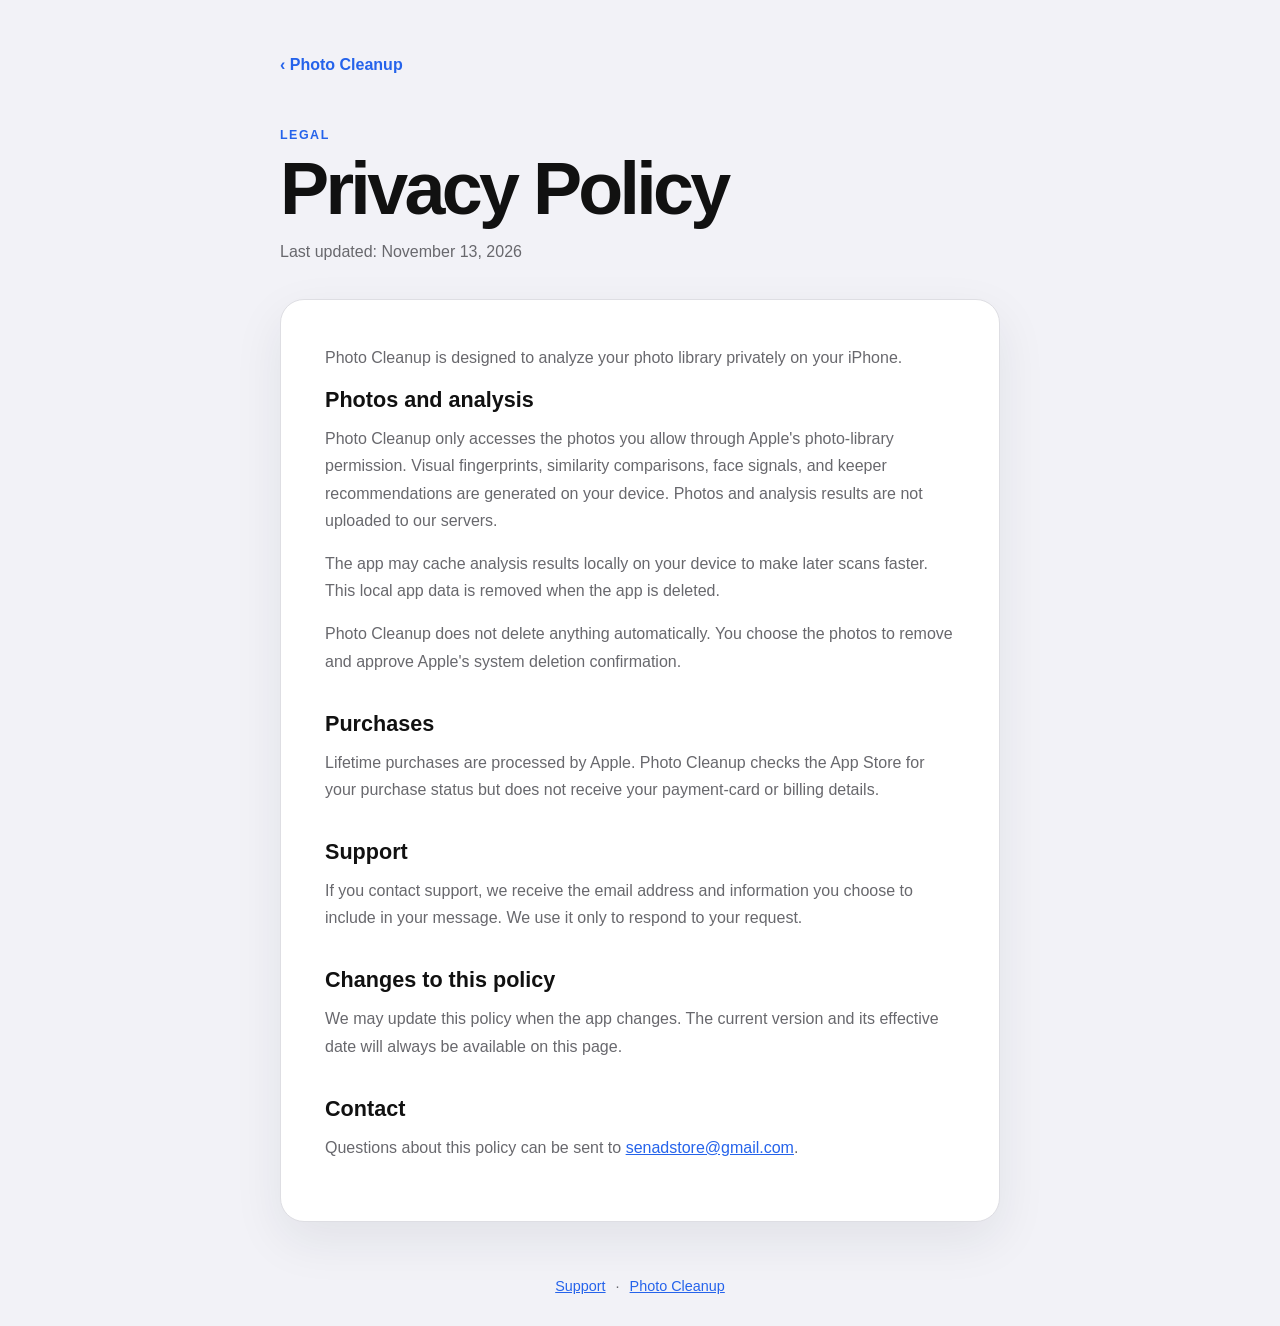
==== privacy.html @ df4ded20 "Publish Photo Cleanup privacy and support pages" ====
<!doctype html>
<html lang="en">
<head>
  <meta charset="utf-8">
  <meta name="viewport" content="width=device-width, initial-scale=1">
  <meta name="description" content="Privacy Policy for the Photo Cleanup iPhone app.">
  <title>Privacy Policy · Photo Cleanup</title>
  <link rel="stylesheet" href="styles.css">
</head>
<body>
  <main class="shell document">
    <a class="back-link" href="index.html">‹ Photo Cleanup</a>

    <header class="document-header">
      <p class="eyebrow">Legal</p>
      <h1>Privacy Policy</h1>
      <p class="updated">Last updated: November 13, 2026</p>
    </header>

    <article class="policy">
      <p>Photo Cleanup is designed to analyze your photo library privately on your iPhone.</p>

      <h2>Photos and analysis</h2>
      <p>Photo Cleanup only accesses the photos you allow through Apple's photo-library permission. Visual fingerprints, similarity comparisons, face signals, and keeper recommendations are generated on your device. Photos and analysis results are not uploaded to our servers.</p>
      <p>The app may cache analysis results locally on your device to make later scans faster. This local app data is removed when the app is deleted.</p>
      <p>Photo Cleanup does not delete anything automatically. You choose the photos to remove and approve Apple's system deletion confirmation.</p>

      <h2>Purchases</h2>
      <p>Lifetime purchases are processed by Apple. Photo Cleanup checks the App Store for your purchase status but does not receive your payment-card or billing details.</p>

      <h2>Support</h2>
      <p>If you contact support, we receive the email address and information you choose to include in your message. We use it only to respond to your request.</p>

      <h2>Changes to this policy</h2>
      <p>We may update this policy when the app changes. The current version and its effective date will always be available on this page.</p>

      <h2>Contact</h2>
      <p>Questions about this policy can be sent to <a href="mailto:senadstore@gmail.com">senadstore@gmail.com</a>.</p>
    </article>

    <footer>
      <a href="support.html">Support</a>
      <span aria-hidden="true">·</span>
      <a href="index.html">Photo Cleanup</a>
    </footer>
  </main>
</body>
</html>
---- styles.css ----
:root {
  color-scheme: light dark;
  --brand: #2563eb;
  --background: #f2f2f7;
  --surface: #ffffff;
  --text: #111111;
  --muted: #68686d;
  --border: #dedee3;
  --shadow: 0 18px 50px rgb(31 41 55 / 8%);
}

* {
  box-sizing: border-box;
}

html {
  font-family: -apple-system, BlinkMacSystemFont, "SF Pro Text", "Segoe UI", sans-serif;
  background: var(--background);
  color: var(--text);
}

body {
  margin: 0;
  min-height: 100vh;
}

a {
  color: var(--brand);
}

.shell {
  width: min(760px, calc(100% - 36px));
  margin: 0 auto;
  padding: 56px 0 32px;
}

.brand {
  display: flex;
  align-items: center;
  gap: 16px;
}

.app-mark {
  width: 62px;
  height: 62px;
  display: grid;
  place-items: center;
  border-radius: 15px;
  background: var(--brand);
  box-shadow: 0 12px 28px rgb(37 99 235 / 22%);
}

.app-mark svg {
  width: 47px;
  height: 47px;
  fill: none;
  stroke: white;
  stroke-linecap: round;
  stroke-linejoin: round;
  stroke-width: 4;
}

.eyebrow {
  margin: 0 0 4px;
  color: var(--brand);
  font-size: 0.78rem;
  font-weight: 750;
  letter-spacing: 0.12em;
  text-transform: uppercase;
}

h1,
h2,
p {
  margin-top: 0;
}

.brand h1 {
  margin: 0;
  font-size: 1.45rem;
}

.hero {
  padding: 84px 0 64px;
}

.hero h2 {
  max-width: 650px;
  margin-bottom: 22px;
  font-size: clamp(2.7rem, 8vw, 5.4rem);
  line-height: 0.98;
  letter-spacing: -0.055em;
}

.hero p {
  max-width: 620px;
  margin-bottom: 0;
  color: var(--muted);
  font-size: 1.18rem;
  line-height: 1.6;
}

.card-grid {
  display: grid;
  grid-template-columns: repeat(2, minmax(0, 1fr));
  gap: 16px;
}

.card {
  display: grid;
  grid-template-columns: 42px 1fr auto;
  align-items: center;
  gap: 14px;
  min-height: 146px;
  padding: 24px;
  border: 1px solid var(--border);
  border-radius: 22px;
  background: var(--surface);
  box-shadow: var(--shadow);
  color: var(--text);
  text-decoration: none;
  transition: transform 140ms ease, border-color 140ms ease;
}

.card:hover {
  border-color: var(--brand);
  transform: translateY(-2px);
}

.card-icon {
  width: 42px;
  height: 42px;
  display: grid;
  place-items: center;
  border-radius: 12px;
  background: rgb(37 99 235 / 12%);
  color: var(--brand);
  font-size: 1.25rem;
  font-weight: 800;
}

.card strong,
.card small {
  display: block;
}

.card strong {
  margin-bottom: 7px;
  font-size: 1.08rem;
}

.card small {
  color: var(--muted);
  font-size: 0.92rem;
  line-height: 1.45;
}

.arrow {
  color: var(--muted);
  font-size: 1.8rem;
}

footer {
  display: flex;
  justify-content: center;
  gap: 10px;
  padding-top: 56px;
  color: var(--muted);
  font-size: 0.9rem;
}

footer p {
  margin: 0;
}

.document {
  max-width: 720px;
}

.back-link {
  display: inline-block;
  margin-bottom: 54px;
  font-weight: 650;
  text-decoration: none;
}

.document-header {
  margin-bottom: 38px;
}

.document-header h1 {
  margin-bottom: 12px;
  font-size: clamp(2.6rem, 8vw, 4.6rem);
  letter-spacing: -0.05em;
}

.updated,
.address {
  color: var(--muted);
}

.policy,
.contact-panel,
.faq {
  padding: clamp(24px, 6vw, 44px);
  border: 1px solid var(--border);
  border-radius: 24px;
  background: var(--surface);
  box-shadow: var(--shadow);
}

.policy h2,
.contact-panel h2,
.faq h2 {
  margin: 36px 0 12px;
  font-size: 1.35rem;
}

.policy h2:first-of-type,
.contact-panel h2:first-child,
.faq h2:first-child {
  margin-top: 0;
}

.policy p,
.contact-panel p,
.faq p {
  color: var(--muted);
  line-height: 1.7;
}

.primary-button {
  display: inline-block;
  margin: 6px 0 14px;
  padding: 13px 19px;
  border-radius: 12px;
  background: var(--brand);
  color: white;
  font-weight: 700;
  text-decoration: none;
}

.faq {
  margin-top: 18px;
}

details {
  border-top: 1px solid var(--border);
  padding: 18px 0;
}

details:last-child {
  padding-bottom: 0;
}

summary {
  cursor: pointer;
  font-weight: 700;
}

details p {
  margin: 12px 0 0;
}

@media (max-width: 620px) {
  .shell {
    padding-top: 28px;
  }

  .hero {
    padding: 62px 0 46px;
  }

  .card-grid {
    grid-template-columns: 1fr;
  }

  .card {
    min-height: 124px;
  }
}

@media (prefers-color-scheme: dark) {
  :root {
    --background: #000000;
    --surface: #1c1c1e;
    --text: #ffffff;
    --muted: #a1a1a6;
    --border: #343438;
    --shadow: none;
  }
}
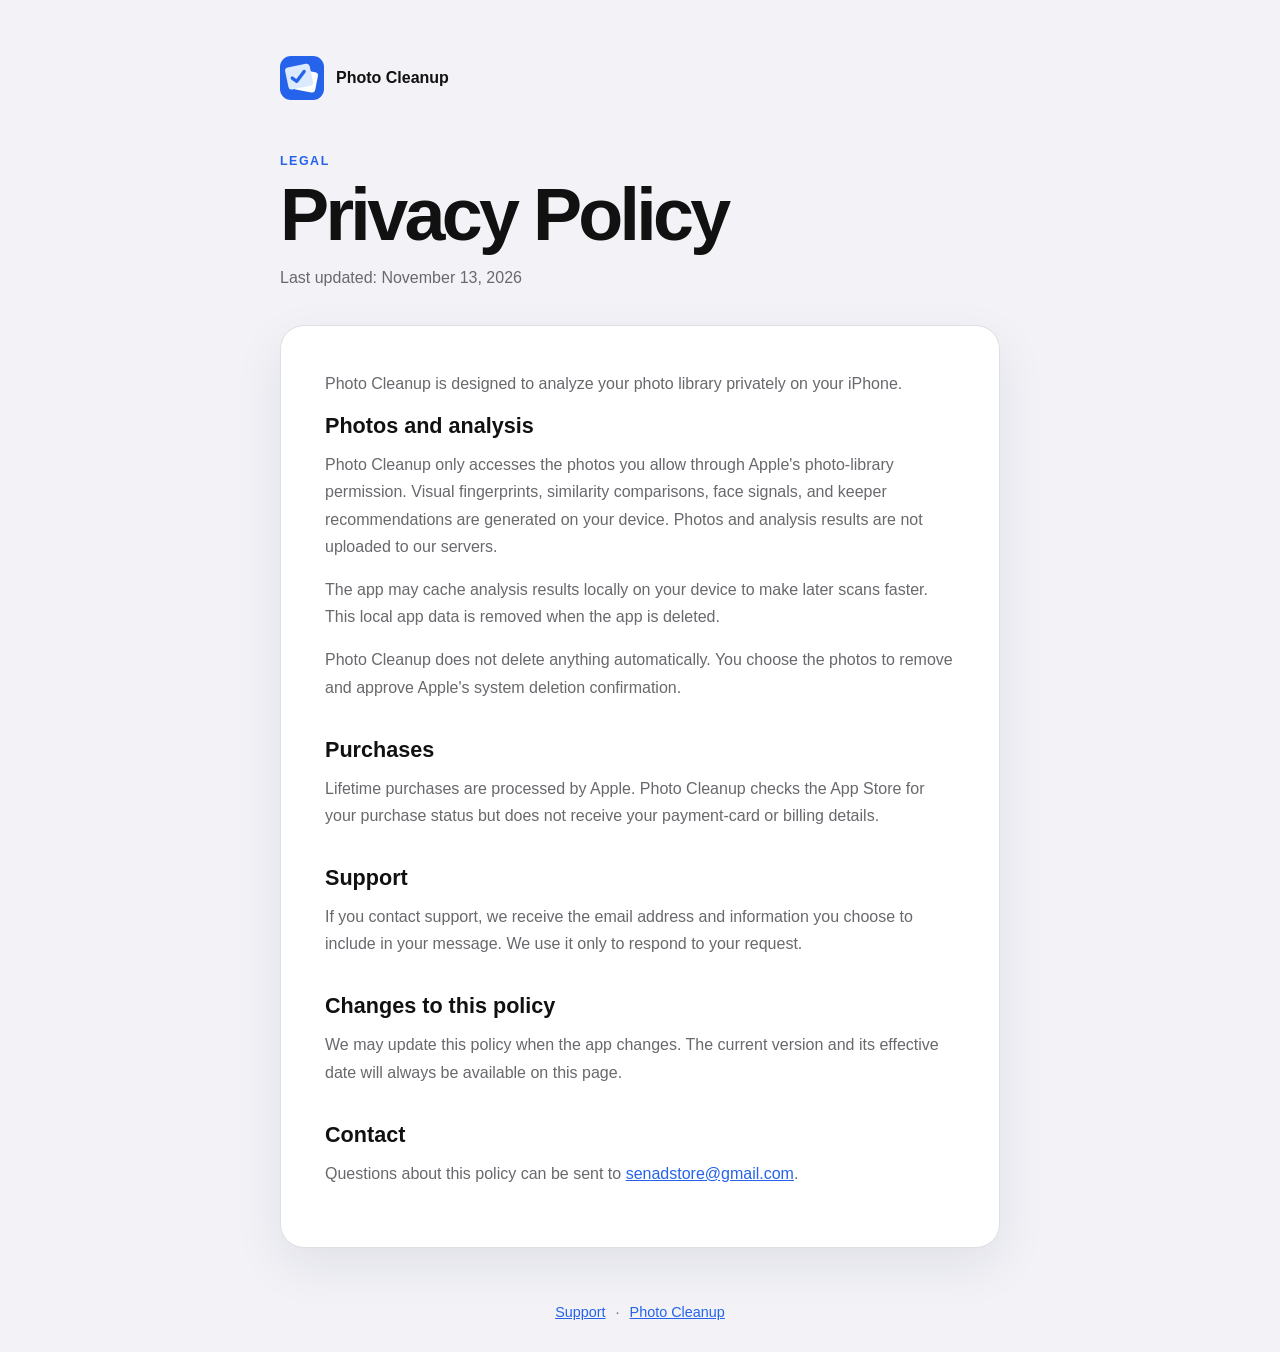
==== commit fe0a4df9: "Add branded headers to legal pages" ====
--- a/privacy.html
+++ b/privacy.html
@@ -4,12 +4,19 @@
   <meta charset="utf-8">
   <meta name="viewport" content="width=device-width, initial-scale=1">
   <meta name="description" content="Privacy Policy for the Photo Cleanup iPhone app.">
+  <meta name="theme-color" content="#2563eb">
   <title>Privacy Policy · Photo Cleanup</title>
+  <link rel="icon" href="favicon.ico" sizes="any">
+  <link rel="icon" type="image/png" href="app-icon.png">
+  <link rel="apple-touch-icon" href="app-icon.png">
   <link rel="stylesheet" href="styles.css">
 </head>
 <body>
   <main class="shell document">
-    <a class="back-link" href="index.html">‹ Photo Cleanup</a>
+    <a class="compact-brand" href="index.html" aria-label="Photo Cleanup home">
+      <img src="app-icon.svg" alt="">
+      <span>Photo Cleanup</span>
+    </a>
 
     <header class="document-header">
       <p class="eyebrow">Legal</p>
--- a/styles.css
+++ b/styles.css
@@ -43,21 +43,9 @@
 .app-mark {
   width: 62px;
   height: 62px;
-  display: grid;
-  place-items: center;
   border-radius: 15px;
-  background: var(--brand);
+  object-fit: cover;
   box-shadow: 0 12px 28px rgb(37 99 235 / 22%);
-}
-
-.app-mark svg {
-  width: 47px;
-  height: 47px;
-  fill: none;
-  stroke: white;
-  stroke-linecap: round;
-  stroke-linejoin: round;
-  stroke-width: 4;
 }
 
 .eyebrow {
@@ -177,11 +165,24 @@
   max-width: 720px;
 }
 
-.back-link {
-  display: inline-block;
+.compact-brand {
+  display: inline-flex;
+  align-items: center;
+  gap: 12px;
   margin-bottom: 54px;
+  color: var(--text);
   font-weight: 650;
   text-decoration: none;
+}
+
+.compact-brand img {
+  width: 44px;
+  height: 44px;
+  border-radius: 11px;
+}
+
+.compact-brand:hover span {
+  color: var(--brand);
 }
 
 .document-header {
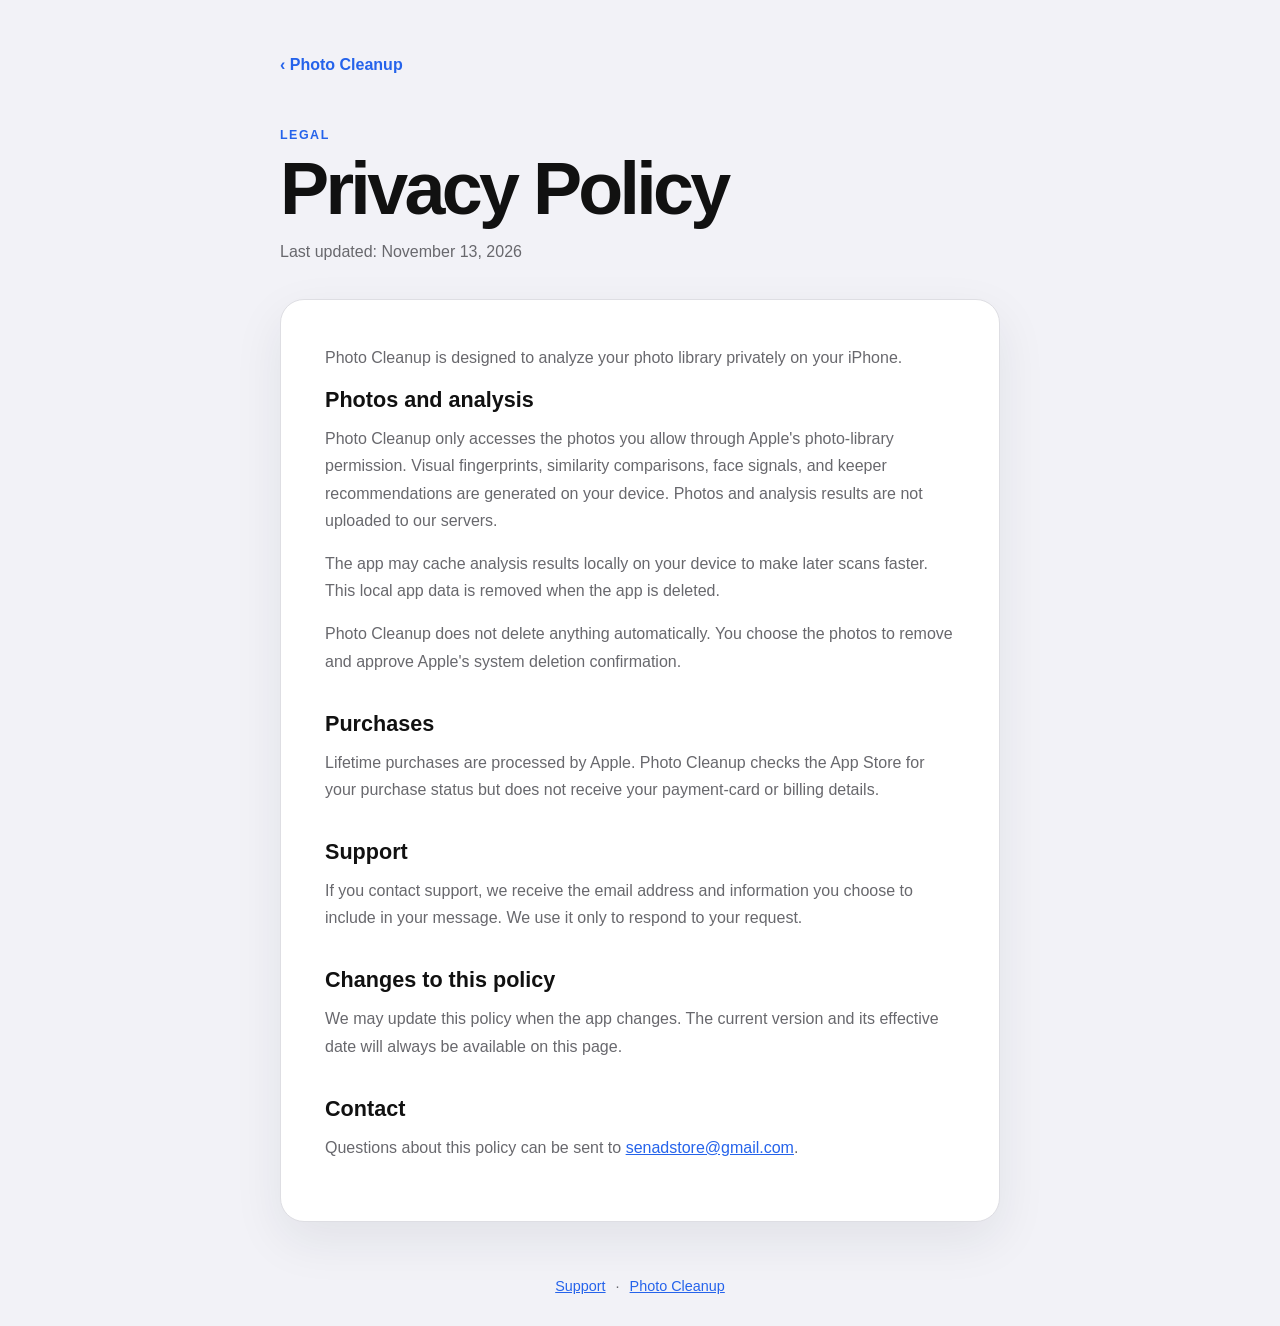
==== commit 926e6524: "Restore simple legal page navigation" ====
--- a/privacy.html
+++ b/privacy.html
@@ -13,10 +13,7 @@
 </head>
 <body>
   <main class="shell document">
-    <a class="compact-brand" href="index.html" aria-label="Photo Cleanup home">
-      <img src="app-icon.svg" alt="">
-      <span>Photo Cleanup</span>
-    </a>
+    <a class="back-link" href="index.html">‹ Photo Cleanup</a>
 
     <header class="document-header">
       <p class="eyebrow">Legal</p>
--- a/styles.css
+++ b/styles.css
@@ -165,24 +165,11 @@
   max-width: 720px;
 }
 
-.compact-brand {
-  display: inline-flex;
-  align-items: center;
-  gap: 12px;
+.back-link {
+  display: inline-block;
   margin-bottom: 54px;
-  color: var(--text);
   font-weight: 650;
   text-decoration: none;
-}
-
-.compact-brand img {
-  width: 44px;
-  height: 44px;
-  border-radius: 11px;
-}
-
-.compact-brand:hover span {
-  color: var(--brand);
 }
 
 .document-header {
